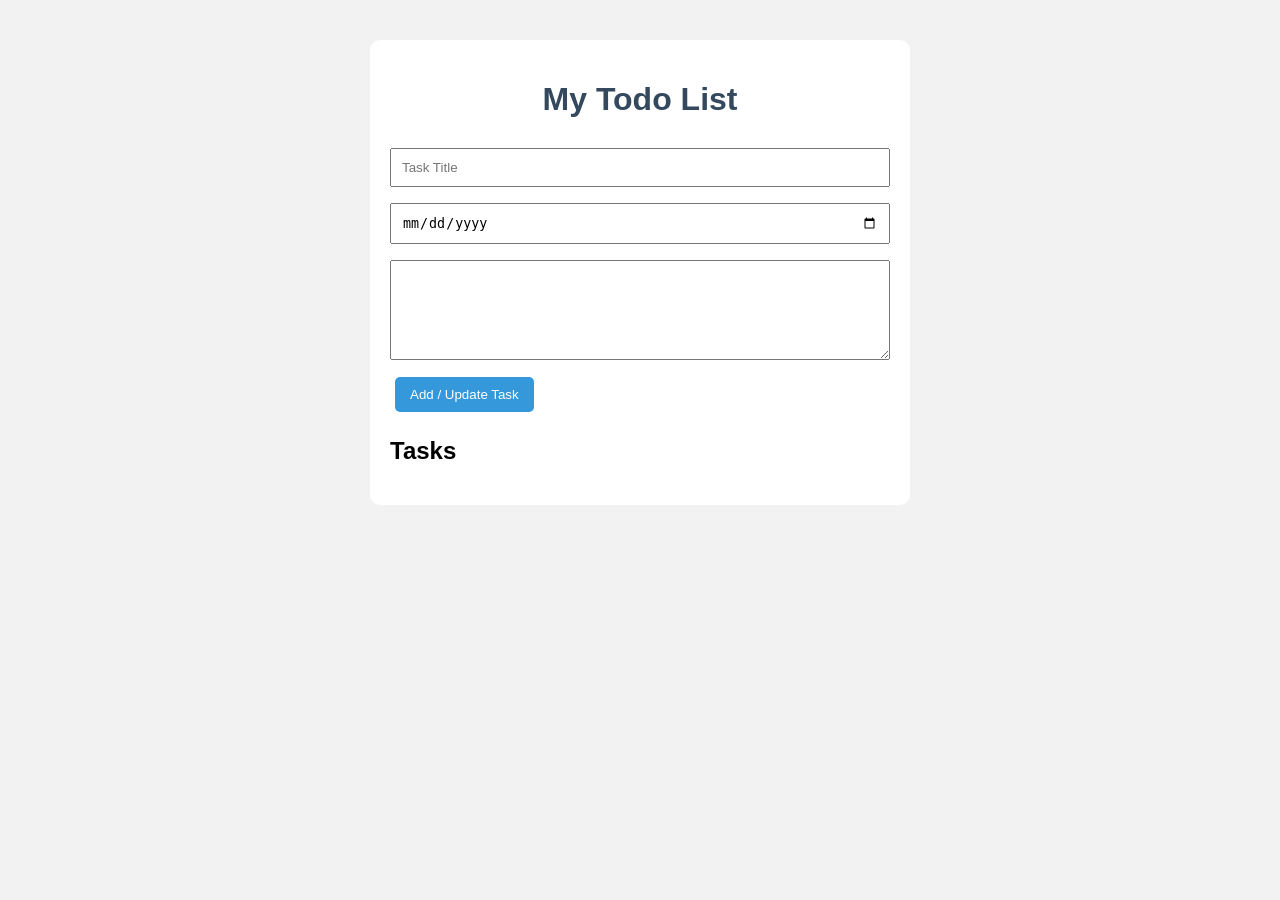
==== week2/index.html @ 1c562f2a "file rename" ====
<!DOCTYPE html>
<html>
<head>
    <title>Todo List</title>
    <link rel="stylesheet" href="style.css">
</head>

<body>

<div class="container">

    <h1>My Todo List</h1>

    <input 
        type="text" 
        id="title" 
        placeholder="Task Title"
    >

    <input 
        type="date" 
        id="date"
    >

    <textarea 
        id="description" 
        placeholder="Task Description">
    </textarea>


    <button onclick="addTask()">
        Add / Update Task
    </button>


    <h2>Tasks</h2>

    <ul id="taskList"></ul>

</div>


<script src="script.js"></script>

</body>
</html>
---- week2/style.css ----
body{
    font-family: Arial, sans-serif;
    background:#f2f2f2;
}


.container{

    width:500px;
    margin:40px auto;
    background:white;
    padding:20px;
    border-radius:10px;

}


h1{

    text-align:center;
    color:#34495e;

}


input,
textarea{

    width:100%;
    padding:10px;
    margin:8px 0;
    box-sizing:border-box;

}


textarea{

    height:100px;

}


button{

    background:#3498db;
    color:white;
    border:none;
    padding:10px 15px;
    margin:5px;
    cursor:pointer;
    border-radius:5px;

}


button:hover{

    background:#2980b9;

}


ul{

    padding:0;

}


li{

    list-style:none;
    background:#ecf0f1;
    margin-top:15px;
    padding:15px;
    border-left:5px solid #3498db;
    border-radius:5px;

}


.completed{

    background:#d5f5e3;
    border-left:5px solid green;

}


.delete{

    background:#e74c3c;

}


.delete:hover{

    background:#c0392b;

}


.edit{

    background:#f39c12;

}


.edit:hover{

    background:#d68910;

}


.complete{

    background:#27ae60;

}


.complete:hover{

    background:#1e8449;

}
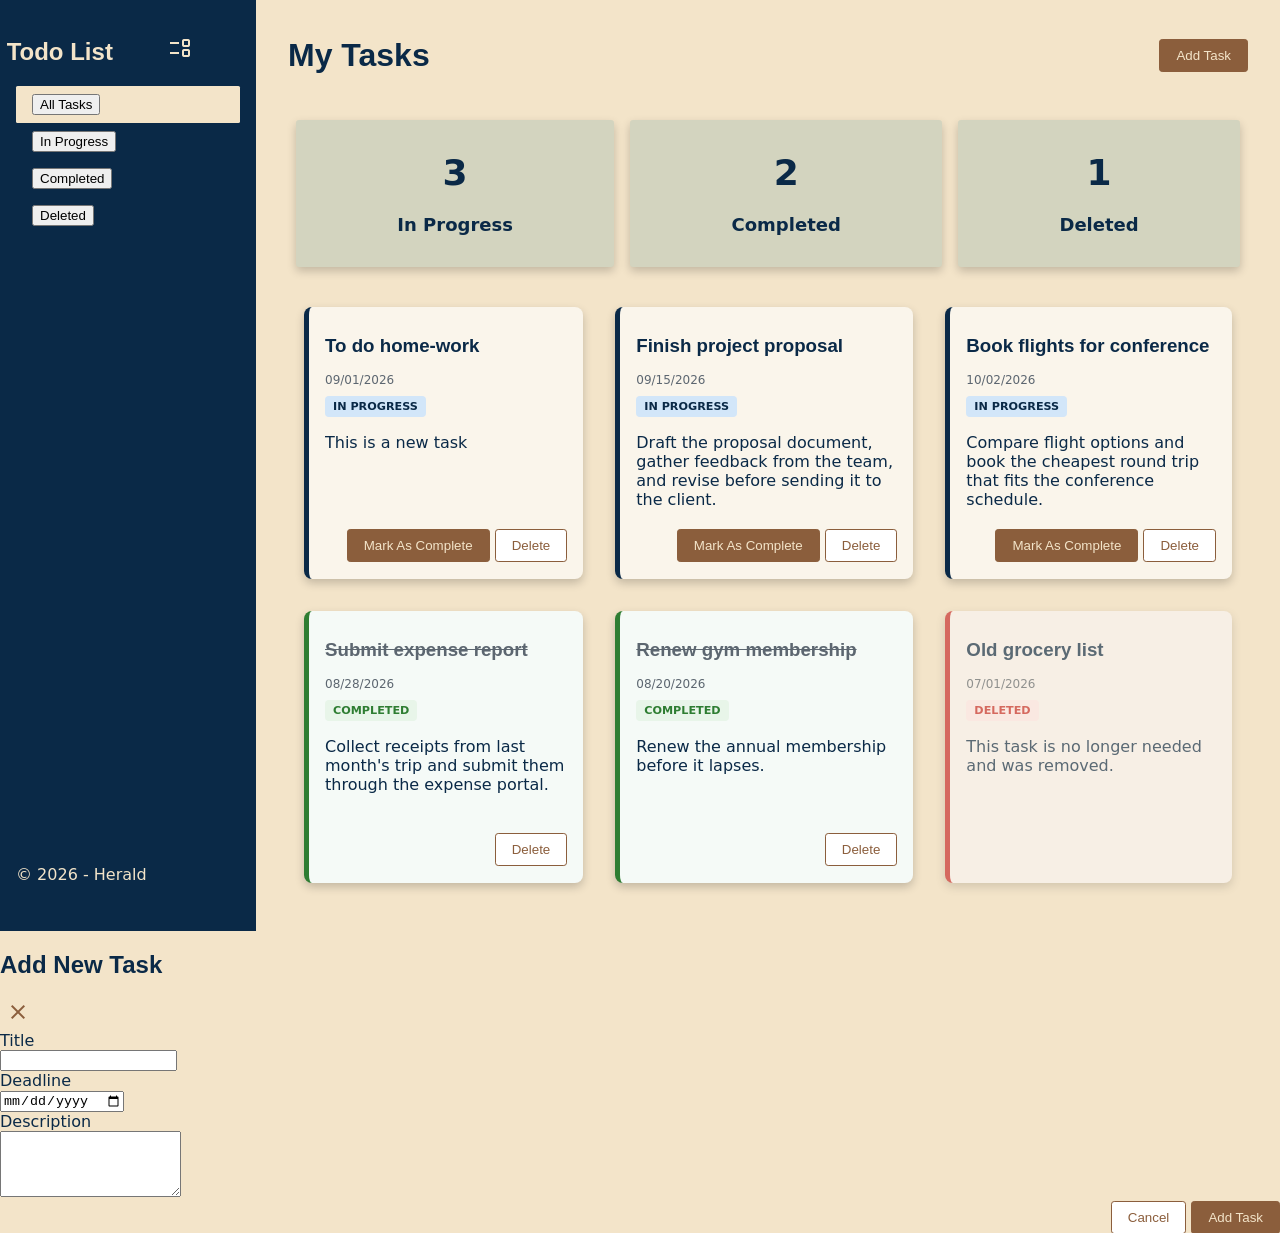
==== commit 75c5c26d: "final" ====
--- a/week2/index.html
+++ b/week2/index.html
@@ -1,46 +1,170 @@
-<!DOCTYPE html>
-<html>
-<head>
-    <title>Todo List</title>
-    <link rel="stylesheet" href="style.css">
-</head>
+<!doctype html>
+<html lang="en">
+  <head>
+    <meta charset="UTF-8" />
+    <meta name="viewport" content="width=device-width, initial-scale=1.0" />
+    <link
+      rel="stylesheet"
+      href="https://fonts.googleapis.com/css2?family=Material+Symbols+Outlined"
+    />
+    <link rel="stylesheet" href="./style.css" />
+    <script type="application/javascript" src="./script.js"></script>
+    <title>My todo list</title>
+  </head>
+  <body>
+    <div class="root-container">
+      <aside class="sidebar">
+        <div>
+          <h1>
+            <span class="material-symbols-outlined app-logo"> event_list </span>
+            <span class="app-brand"> Todo List </span>
+          </h1>
 
-<body>
+          <menu class="sidebar-menu">
+            <li class="selected">
+              <button data-filter="-1">All Tasks</button>
+            </li>
+            <li><button data-filter="0">In Progress</button></li>
+            <li><button data-filter="1">Completed</button></li>
+            <li><button data-filter="2">Deleted</button></li>
+          </menu>
+        </div>
+        <footer class="page-footer">&copy; 2026 - Herald</footer>
+      </aside>
+      <main>
+        <header>
+          <h1>My Tasks</h1>
+          <button id="add-task-btn" class="btn btn-primary">Add Task</button>
+        </header>
+        <div id="summary-container">
+          <div class="summary-card">
+            <span id="inprogress-count" class="text-lg">10</span>
+            <br />
+            <br />
+            <span>In Progress</span>
+          </div>
+          <div class="summary-card">
+            <span id="completed-count" class="text-lg">5</span>
+            <br />
+            <br />
+            <span>Completed</span>
+          </div>
+          <div class="summary-card">
+            <span id="deleted-count" class="text-lg">2</span>
+            <br />
+            <br />
+            <span>Deleted</span>
+          </div>
+        </div>
+        <ul class="task-list">
+          <li>
+            <article class="task-card status-inprogress">
+              <header>
+                <h3 class="task-title">Lorem ipsum</h3>
+              </header>
+              <span class="text-muted text-sm">09/10/2026</span>
+              <div>
+                <span class="status-badge badge-inprogress">In Progress</span>
+              </div>
+              <p>Lorem ipsum dolor sit amet consectetur adipisicing elit...</p>
+              <footer class="text-right">
+                <button class="btn btn-primary">Mark As Completed</button>
+                <button class="btn btn-secondary">Delete</button>
+              </footer>
+            </article>
+          </li>
 
-<div class="container">
+          <li>
+            <article class="task-card status-completed">
+              <header>
+                <h3 class="task-title">Lorem ipsum</h3>
+              </header>
+              <span class="text-muted text-sm">09/10/2026</span>
+              <div>
+                <span class="status-badge badge-completed">Completed</span>
+              </div>
+              <p>Lorem ipsum dolor sit amet consectetur adipisicing elit...</p>
+              <footer class="text-right">
+                <button class="btn btn-secondary">Delete</button>
+              </footer>
+            </article>
+          </li>
 
-    <h1>My Todo List</h1>
+          <li>
+            <article class="task-card status-deleted">
+              <header>
+                <h3 class="task-title">Lorem ipsum</h3>
+              </header>
+              <span class="text-muted text-sm">09/10/2026</span>
+              <div>
+                <span class="status-badge badge-deleted">Deleted</span>
+              </div>
+              <p>Lorem ipsum dolor sit amet consectetur adipisicing elit...</p>
+              <footer class="text-right"></footer>
+            </article>
+          </li>
+        </ul>
+      </main>
+    </div>
+    <div class="modal-overlay hidden" id="add-task-overlay">
+      <div class="modal hidden" id="add-task-modal">
+        <header>
+          <h2>Add New Task</h2>
+          <button
+            type="button"
+            class="btn-clear"
+            id="close-modal-btn"
+            aria-label="Close"
+          >
+            <span class="material-symbols-outlined">close</span>
+          </button>
+        </header>
+        <form id="add-task-form">
+          <div class="form-group">
+            <label for="task-title-input">Title</label><br />
+            <input
+              class="form-control"
+              type="text"
+              id="task-title-input"
+              name="title"
+              required
+            />
+          </div>
 
-    <input 
-        type="text" 
-        id="title" 
-        placeholder="Task Title"
-    >
+          <div class="form-group">
+            <label for="task-deadline-input">Deadline</label><br />
+            <input
+              class="form-control"
+              type="date"
+              id="task-deadline-input"
+              name="deadline"
+              required
+            />
+          </div>
 
-    <input 
-        type="date" 
-        id="date"
-    >
+          <div class="form-group">
+            <label for="task-description-input">Description</label><br />
+            <textarea
+              class="form-control"
+              id="task-description-input"
+              rows="4"
+              name="description"
+              required
+            ></textarea>
+          </div>
 
-    <textarea 
-        id="description" 
-        placeholder="Task Description">
-    </textarea>
-
-
-    <button onclick="addTask()">
-        Add / Update Task
-    </button>
-
-
-    <h2>Tasks</h2>
-
-    <ul id="taskList"></ul>
-
-</div>
-
-
-<script src="script.js"></script>
-
-</body>
+          <footer class="text-right">
+            <button
+              type="button"
+              class="btn btn-secondary"
+              id="cancel-add-task-btn"
+            >
+              Cancel
+            </button>
+            <button type="submit" class="btn btn-primary">Add Task</button>
+          </footer>
+        </form>
+      </div>
+    </div>
+  </body>
 </html>
--- a/week2/style.css
+++ b/week2/style.css
@@ -1,130 +1,404 @@
-body{
-    font-family: Arial, sans-serif;
-    background:#f2f2f2;
-}
-
-
-.container{
-
-    width:500px;
-    margin:40px auto;
-    background:white;
-    padding:20px;
-    border-radius:10px;
-
-}
-
-
-h1{
-
-    text-align:center;
-    color:#34495e;
-
-}
-
-
-input,
-textarea{
-
-    width:100%;
-    padding:10px;
-    margin:8px 0;
-    box-sizing:border-box;
-
-}
-
-
-textarea{
-
-    height:100px;
-
-}
-
-
-button{
-
-    background:#3498db;
-    color:white;
-    border:none;
-    padding:10px 15px;
-    margin:5px;
-    cursor:pointer;
-    border-radius:5px;
-
-}
-
-
-button:hover{
-
-    background:#2980b9;
-
-}
-
-
-ul{
-
-    padding:0;
-
-}
-
-
-li{
-
-    list-style:none;
-    background:#ecf0f1;
-    margin-top:15px;
-    padding:15px;
-    border-left:5px solid #3498db;
-    border-radius:5px;
-
-}
-
-
-.completed{
-
-    background:#d5f5e3;
-    border-left:5px solid green;
-
-}
-
-
-.delete{
-
-    background:#e74c3c;
-
-}
-
-
-.delete:hover{
-
-    background:#c0392b;
-
-}
-
-
-.edit{
-
-    background:#f39c12;
-
-}
-
-
-.edit:hover{
-
-    background:#d68910;
-
-}
-
-
-.complete{
-
-    background:#27ae60;
-
-}
-
-
-.complete:hover{
-
-    background:#1e8449;
-
+/* ==========================================================================
+   1. GLOBAL & BASE STYLES
+   ========================================================================== */
+
+* {
+  box-sizing: border-box;
+}
+
+body {
+  font-family:
+    system-ui,
+    -apple-system,
+    BlinkMacSystemFont,
+    "Segoe UI",
+    Roboto,
+    Oxygen,
+    Ubuntu,
+    Cantarell,
+    "Open Sans",
+    "Helvetica Neue",
+    sans-serif;
+  margin: 0;
+  padding: 0;
+  background-color: hsl(39, 64%, 87%);
+  color: hsl(210, 75%, 16%);
+}
+
+h1,
+h2,
+h3,
+h4,
+h5,
+h6 {
+  font-family: "Segoe UI", Tahoma, Geneva, Verdana, sans-serif;
+}
+
+/* ==========================================================================
+   2. LAYOUT / CONTAINERS
+   ========================================================================== */
+
+.root-container {
+  display: grid;
+  grid-template-columns: 1fr 4fr;
+}
+
+main {
+  padding: 1rem 2rem;
+}
+
+main > header {
+  display: flex;
+  align-items: center;
+  justify-content: space-between;
+}
+
+/* ==========================================================================
+   3. SIDEBAR / NAVIGATION
+   ========================================================================== */
+
+aside {
+  background-color: hsl(210, 75%, 16%);
+  min-height: 100vh;
+  color: hsl(39, 64%, 87%);
+  padding: 1rem;
+}
+
+.sidebar {
+  display: flex;
+  flex-direction: column;
+  justify-content: space-between;
+}
+
+/* Task 1: Swap icon and text using relative positioning */
+.app-logo {
+  position: relative;
+  left: 9.5rem;
+}
+
+.app-brand {
+  position: relative;
+  left: -2.5rem;
+}
+
+menu.sidebar-menu {
+  padding: 0;
+}
+
+.sidebar-menu li {
+  list-style-type: none;
+  padding: 0.5rem 1rem;
+  border-radius: 0.1rem;
+  font-size: 1rem;
+}
+
+.sidebar-menu li:hover {
+  cursor: pointer;
+  text-decoration: underline;
+}
+
+.sidebar-menu .selected {
+  background-color: hsl(39, 64%, 87%);
+  color: hsl(210, 75%, 16%);
+}
+
+/* Task 2: Fixed footer in bottom left corner */
+.page-footer {
+  position: fixed;
+  bottom: 0;
+  left: 0;
+  padding: 1rem;
+}
+
+/* ==========================================================================
+   4. BUTTONS
+   ========================================================================== */
+
+/* Base Button */
+.btn {
+  padding: 0.5rem 1rem;
+  border: solid 1px hsl(210, 75%, 16%);
+  border-radius: 0.2rem;
+  text-decoration: none;
+  font-weight: 500;
+}
+
+.btn:hover {
+  border: solid 1px hsl(210, 75%, 30%);
+  cursor: pointer;
+}
+
+/* Primary Button */
+.btn-primary {
+  background-color: hsl(26, 40%, 39%);
+  border: solid 1px hsl(26, 40%, 39%);
+  color: hsl(39, 64%, 87%);
+}
+
+.btn-primary:hover {
+  background-color: hsl(26, 33%, 30%);
+  border: solid 1px hsl(26, 33%, 30%);
+}
+
+/* Secondary Button */
+.btn-secondary {
+  background-color: hsl(0, 0%, 100%);
+  color: hsl(26, 40%, 39%);
+  border: solid 1px hsl(26, 40%, 39%);
+}
+
+.btn-secondary:hover {
+  background-color: hsl(0, 0%, 93%);
+  border: solid 1px hsl(26, 33%, 30%);
+}
+
+/* Clear/Icon Button */
+.btn-clear {
+  border: none;
+  background-color: transparent;
+  color: hsl(26, 40%, 39%);
+  font-size: 1.5rem;
+}
+
+.btn-clear:hover {
+  cursor: pointer;
+}
+
+/* ==========================================================================
+   5. CARDS & LISTS (Tasks & Summaries)
+   ========================================================================== */
+
+/* Task Lists */
+.task-list {
+  display: grid;
+  grid-template-columns: auto auto auto;
+}
+
+ul.task-list {
+  padding: 0;
+}
+
+.task-list li {
+  list-style-type: none;
+  padding: 0;
+}
+
+/* Task Cards */
+.task-card {
+  background-color: hsl(39, 60%, 95%);
+  padding: 1rem;
+  border-radius: 0.5rem;
+  box-shadow: 0 4px 10px hsla(0, 0%, 0%, 0.2);
+  margin: 1rem;
+}
+
+.task-card header {
+  display: flex;
+  justify-content: space-between;
+  align-items: center;
+}
+
+/* Task 3: positioned parent for the dropdown */
+.dropdown {
+  position: relative;
+}
+
+.task-card p {
+  max-height: 5rem;
+  min-height: 5rem;
+  overflow: hidden;
+}
+
+.task-title {
+  margin: 0.75rem 0;
+}
+
+/* Summary Cards Dashboard */
+#summary-container {
+  margin-top: 1rem;
+  display: flex;
+  width: 100%;
+}
+
+.summary-card {
+  padding: 2rem;
+  margin: 0.5rem;
+  background-color: hsl(63, 19%, 79%);
+  border-radius: 0.2rem;
+  font-size: large;
+  font-weight: bold;
+  text-align: center;
+  box-shadow: 0 4px 10px hsla(0, 0%, 0%, 0.2);
+  flex-grow: 1;
+}
+
+/* ==========================================================================
+   6. DROPDOWN MENUS
+   ========================================================================== */
+
+.dropdown-content {
+  display: none;
+  position: absolute;
+  background-color: hsl(39, 64%, 87%);
+  min-width: max-content;
+  right: 0;
+  top: 25px;
+  padding: 1rem;
+  box-shadow: 0 4px 10px hsla(0, 0%, 0%, 0.2);
+  z-index: 1;
+}
+
+.dropdown-content ul {
+  padding: 0;
+}
+
+.dropdown-content li {
+  padding: 0.2rem 1rem;
+  text-decoration: underline;
+}
+
+.dropdown-content li a {
+  color: hsl(210, 75%, 16%);
+}
+
+/* ==========================================================================
+   7. UTILITY CLASSES
+   ========================================================================== */
+
+.text-muted {
+  color: hsl(210, 10%, 40%);
+}
+
+.text-sm {
+  font-size: 0.75rem;
+}
+
+.text-lg {
+  font-size: 2em;
+}
+
+.text-right {
+  text-align: right;
+}
+
+.show {
+  display: inline-block;
+}
+
+/* ==========================================================================
+   8. RESPONSIVE DESIGN (MEDIA QUERIES)
+   ========================================================================== */
+
+/* --- Tablet Breakpoint --- */
+@media (max-width: 1024px) {
+  /* Task 1: Collapse sidebar into a single stacked column layout */
+  .root-container {
+    grid-template-columns: 1fr;
+  }
+
+  aside {
+    min-height: auto; /* Allow content to dictate height */
+  }
+
+  .page-footer {
+    position: static; /* Revert fixed positioning so it doesn't overlap tasks */
+    padding: 1rem 0 0 0;
+  }
+
+  /* Task 2: Horizontal navigation menu layout */
+  menu.sidebar-menu {
+    display: flex;
+    flex-wrap: wrap;
+    gap: 0.5rem;
+  }
+
+  /* Task 3: Reduce task card layout from 3 columns to 2 columns */
+  .task-list {
+    grid-template-columns: repeat(2, 1fr);
+  }
+}
+
+/* --- Mobile Breakpoint --- */
+@media (max-width: 640px) {
+  /* Task 3: Collapse task card layout down to a single column */
+  .task-list {
+    grid-template-columns: 1fr;
+  }
+
+  /* Task 3 Hint Check: Stack action buttons if screen gets too tight */
+  .task-card footer {
+    display: flex;
+    flex-direction: column;
+    gap: 0.5rem;
+  }
+
+  .task-card footer .btn {
+    width: 100%;
+    text-align: center;
+  }
+
+  /* Task 4: Allow summary cards dashboard to wrap vertically */
+  #summary-container {
+    flex-wrap: wrap;
+  }
+
+  .summary-card {
+    min-width: 140px; /* Ensures they drop cleanly and maintain readability */
+  }
+}
+
+/* ==========================================================================
+   9. TASK STATUS VISUAL DIFFERENTIATION
+   ========================================================================== */
+
+/* Status Left Borders & Background Tints */
+.task-card.status-inprogress {
+  border-left: 5px solid hsl(210, 75%, 16%); /* Accent Theme Blue */
+}
+
+.task-card.status-completed {
+  border-left: 5px solid #2e7d32; /* Success Green */
+  background-color: hsl(145, 30%, 97%);
+}
+
+.task-card.status-deleted {
+  border-left: 5px solid #c62828; /* Danger Red */
+  background-color: hsl(0, 30%, 97%);
+  opacity: 0.65; /* Fades out deleted tasks */
+}
+
+/* Title adjustments for completed/deleted tasks */
+.task-card.status-completed .task-title {
+  text-decoration: line-through;
+  color: hsl(210, 10%, 40%);
+}
+
+/* Status Badges */
+.status-badge {
+  display: inline-block;
+  padding: 0.25rem 0.5rem;
+  border-radius: 0.25rem;
+  font-size: 0.7rem;
+  font-weight: bold;
+  text-transform: uppercase;
+  margin-top: 0.5rem;
+}
+
+.badge-inprogress {
+  background-color: hsl(210, 75%, 90%);
+  color: hsl(210, 75%, 16%);
+}
+
+.badge-completed {
+  background-color: #e8f5e9;
+  color: #2e7d32;
+}
+
+.badge-deleted {
+  background-color: #ffebee;
+  color: #c62828;
+}
+
+.task-card footer {
+  min-height: 34px;
 }
